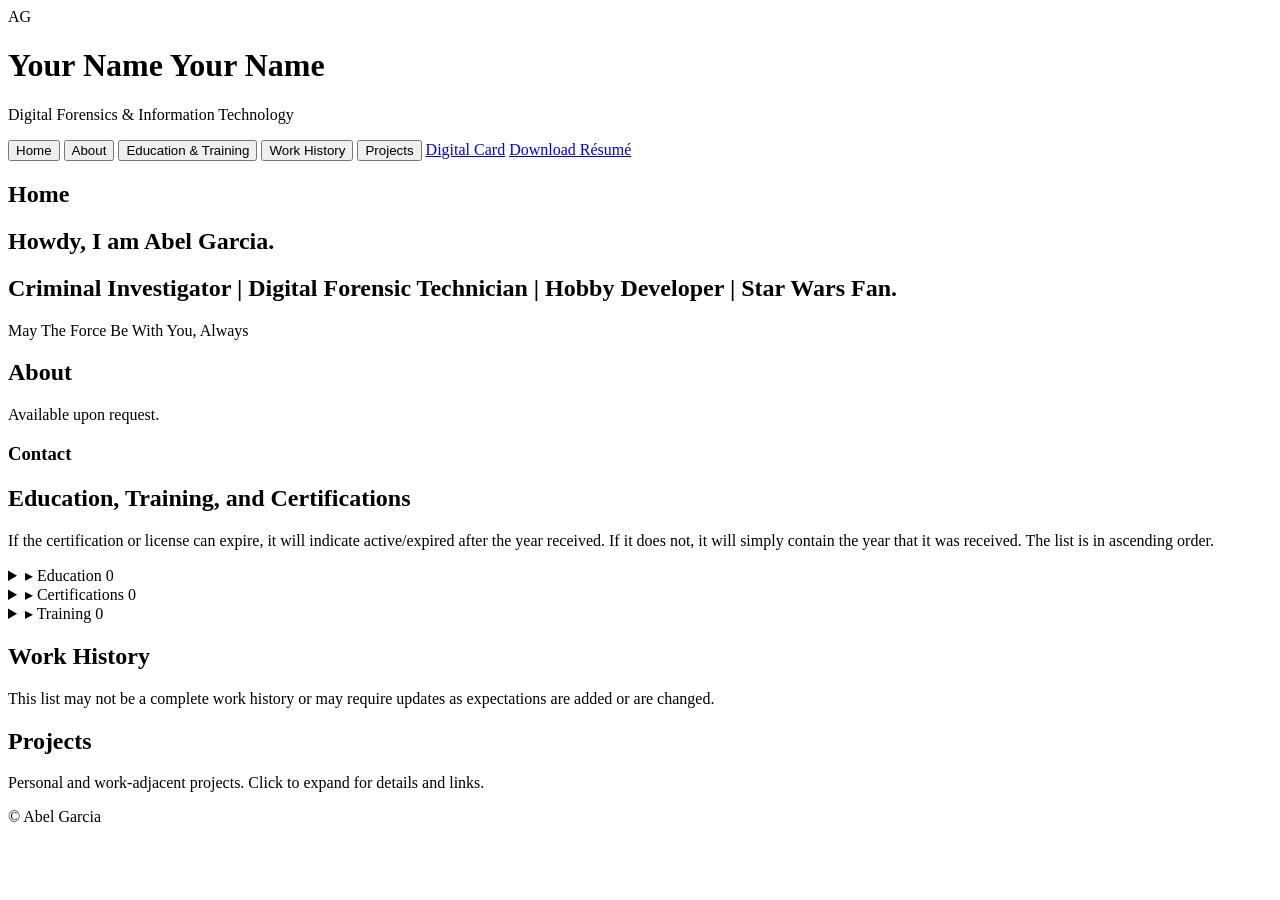
==== index.html @ 20b75f7a "Digital Card" ====
<!doctype html>
<html lang="en">
<head>
  <meta charset="utf-8" />
  <meta name="viewport" content="width=device-width, initial-scale=1" />
  <title>Abel Garcia</title>
  <meta name="description" content="Abel Garcia - Personal Resume Website" />
  <link rel="preconnect" href="https://fonts.googleapis.com">
  <link rel="preconnect" href="https://fonts.gstatic.com" crossorigin>
  <link href="https://fonts.googleapis.com/css2?family=Inter:wght@400;500;600;700&display=swap" rel="stylesheet">
  <link rel="stylesheet" href="style.css" />
</head>
<body>
  <div class="container">
    <!-- Header / Brand + Nav -->
    <header class="card" role="banner">
      <div class="brand">
        <div class="avatar" aria-hidden="true" id="initials">AG</div>
        <div class="title">
          <h1 class="name-stack" aria-label="Your Name">
            <span class="face face-normal" id="name-normal">Your Name</span>
            <span class="face face-aurebesh" id="name-aurebesh" aria-hidden="true">Your Name</span>
          </h1>
          <p><span class="muted" id="tagline">Digital Forensics & Information Technology</span></p>
        </div>
      </div>
      <nav class="nav" aria-label="Primary">
        <button class="tab" data-target="home" aria-current="page">Home</button>
        <button class="tab" data-target="about">About</button>
        <button class="tab" data-target="education">Education & Training</button>
        <button class="tab" data-target="work">Work History</button>
        <button class="tab" data-target="projects">Projects</button>
        <a class="button" href="/card" aria-label="Open digital business card">Digital Card</a>
        <a class="button primary" href="agarcia_resume.pdf" download aria-label="Download resume as PDF">Download Résumé</a>
      </nav>
    </header>

    <main>
      <!-- Home -->
      <section id="home" class="card" aria-labelledby="home-h">
        <div class="hero">
          <h2 id="home-h" class="visually-hidden">Home</h2>
          <h1 id="home-title" class="home-title">Howdy, I am Abel Garcia.</h1>
          <h2 id="home-subtitle" class="home-subtitle">
            Criminal Investigator | Digital Forensic Technician | Hobby Developer | Star Wars Fan.
          </h2>

          <!-- Icons row (same style as other icons, no "Contact" header) -->
          <div class="icons home-icons" id="home-icons" aria-label="Quick contact links"></div>

          <!-- Aurebesh line -->
          <p class="home-aurebesh">May The Force Be With You, Always</p>
        </div>
      </section>

      <!-- About -->
      <section id="about" class="card active" aria-labelledby="about-h">
        <div class="row">
          <div>
            <h2 id="about-h">About</h2>
            <div id="bio"></div>
            <p>
              <span class="pill">Available upon request.</span>
            </p>
          </div>
          <aside>
            <!-- Profile Photo -->
            <figure class="profile-photo" id="profile-photo-wrap" hidden>
              <img id="profile-photo" src="" alt="Portrait" loading="lazy" />
            </figure>

            <!-- Contact Icons -->
            <h3>Contact</h3>
            <div class="icons" id="contact-icons" aria-label="Contact links"></div>
          </aside>
        </div>
      </section>

      <!-- Education / Training / Certs -->
      <section id="education" class="card" aria-labelledby="ed-h">
      <h2 id="ed-h">Education, Training, and Certifications</h2>
      <p class="muted">
        If the certification or license can expire, it will indicate active/expired after the year received.
        If it does not, it will simply contain the year that it was received. The list is in ascending order.
      </p>

      <!-- Collapsible groups -->
      <details class="edugroup" id="group-education">
        <summary>
          <span class="chev" aria-hidden="true">▸</span>
          <span class="label">Education</span>
          <span class="count" id="count-education">0</span>
        </summary>
        <div class="edulist" id="edu-education" aria-live="polite"></div>
      </details>

      <details class="edugroup" id="group-certification">
        <summary>
          <span class="chev" aria-hidden="true">▸</span>
          <span class="label">Certifications</span>
          <span class="count" id="count-certification">0</span>
        </summary>
        <div class="edulist" id="edu-certification" aria-live="polite"></div>
      </details>

      <details class="edugroup" id="group-training">
        <summary>
          <span class="chev" aria-hidden="true">▸</span>
          <span class="label">Training</span>
          <span class="count" id="count-training">0</span>
        </summary>
        <div class="edulist" id="edu-training" aria-live="polite"></div>
      </details>
      </section>

      <!-- Work History -->
      <section id="work" class="card" aria-labelledby="work-h">
        <h2 id="work-h">Work History</h2>
        <p class="muted">This list may not be a complete work history or may require updates as expectations are added or are changed.</p>
        <div class="timeline" id="work-list" aria-live="polite"></div>
      </section>

      <!-- Projects -->
       <section id="projects" class="card" aria-labelledby="projects-h">
        <h2 id="projects-h">Projects</h2>
        <p class="muted">Personal and work-adjacent projects. Click to expand for details and links.</p>
        <div id="projects-list"></div>
      </section>
    </main>

    <footer>
      <span id="copyright">© <span id="year"></span> Abel Garcia</span>
    </footer>
  </div>

  <script src="app.js" defer></script>
</body>
</html>
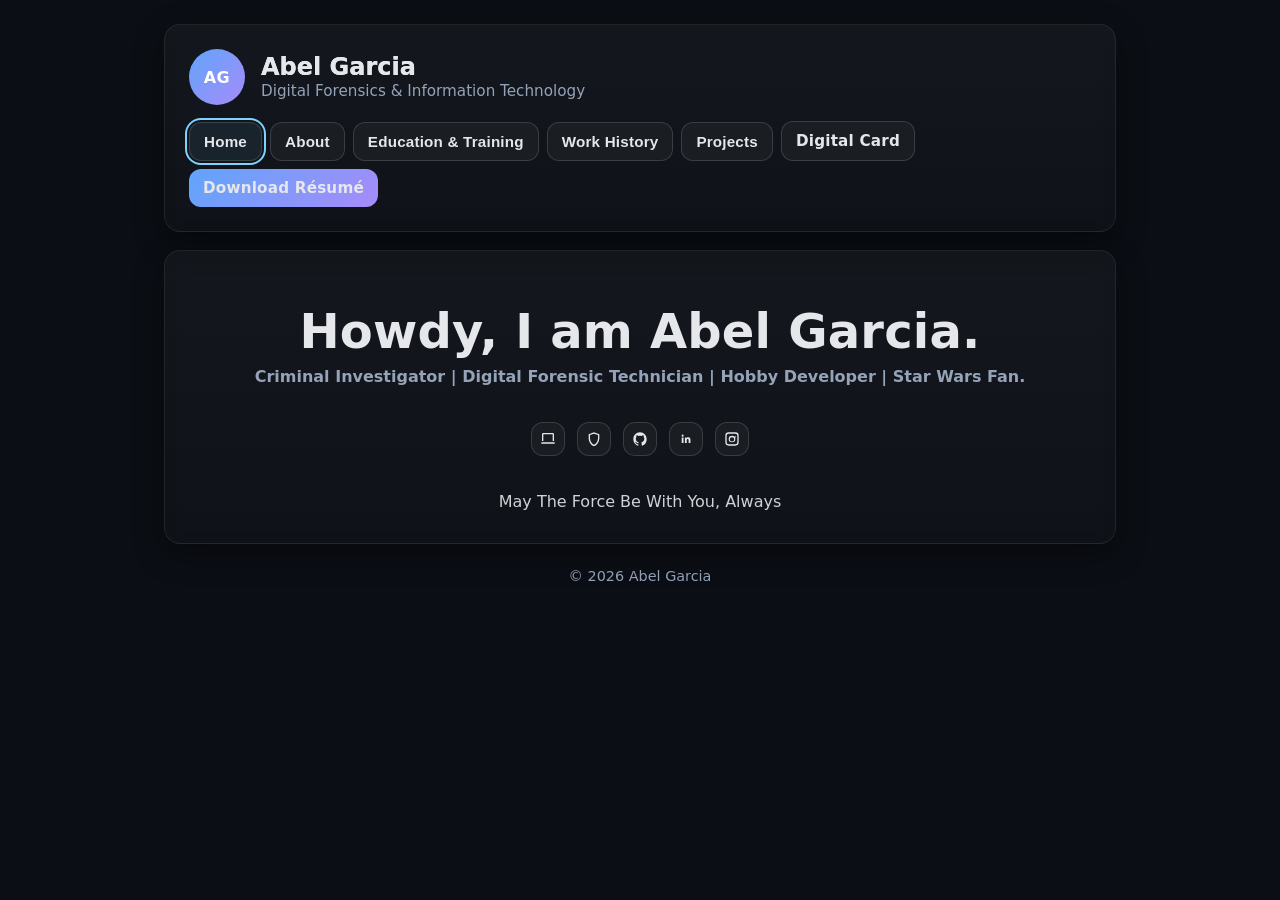
==== commit a9f7cf1e: "Resume Added" ====
--- a/index.html
+++ b/index.html
@@ -31,7 +31,7 @@
         <button class="tab" data-target="work">Work History</button>
         <button class="tab" data-target="projects">Projects</button>
         <a class="button" href="/card" aria-label="Open digital business card">Digital Card</a>
-        <a class="button primary" href="agarcia_resume.pdf" download aria-label="Download resume as PDF">Download Résumé</a>
+        <a class="button primary" href="/assets/ag-resume.pdf" download aria-label="Download resume as PDF">Download Résumé</a>
       </nav>
     </header>
 
--- a/style.css
+++ b/style.css
@@ -0,0 +1,276 @@
+:root {
+  --bg: #0b0e14;
+  --panel: #111520;
+  --muted: #94a3b8;
+  --text: #e5e7eb;
+  --brand: #60a5fa;
+  --brand-2: #a78bfa;
+  --ring: #7dd3fc;
+  --ok: #34d399;
+  --warn: #f59e0b;
+  --shadow: 0 10px 30px rgba(0,0,0,.35);
+  --radius: 16px;
+}
+* { box-sizing: border-box; }
+html, body { height: 100%; }
+body {
+  margin: 0; 
+  font-family: Inter, system-ui, -apple-system, Segoe UI, Roboto, Ubuntu, Cantarell, "Helvetica Neue", Arial, "Noto Sans", "Apple Color Emoji", "Segoe UI Emoji";
+  background: var(--bg);
+  color: var(--text);
+}
+a { color: inherit; }
+.container { max-width: 1000px; margin: 0 auto; padding: 24px; }
+
+.card {
+  background: linear-gradient(180deg, rgba(255,255,255,.04), rgba(255,255,255,.02));
+  border: 1px solid rgba(255,255,255,.08);
+  backdrop-filter: blur(8px);
+  border-radius: var(--radius);
+  box-shadow: var(--shadow);
+}
+header.card { padding: 24px; display: flex; gap: 16px; align-items: center; justify-content: space-between; flex-wrap: wrap; }
+.brand { display: flex; align-items: center; gap: 16px; }
+.avatar { width: 56px; height: 56px; border-radius: 50%; background: linear-gradient(135deg, var(--brand), var(--brand-2)); display: grid; place-items: center; font-weight: 800; color: white; letter-spacing: .5px; }
+.title h1 { margin: 0; font-size: 1.5rem; }
+.title p { margin: 2px 0 0; color: var(--muted); font-size: .95rem; }
+
+.nav { display: flex; gap: 8px; align-items: center; flex-wrap: wrap; }
+.nav button, .nav a.button {
+  appearance: none; border: 1px solid rgba(255,255,255,.14); background: rgba(255,255,255,.04); color: var(--text);
+  padding: 10px 14px; border-radius: 12px; cursor: pointer; font-weight: 600; font-size: 0.95rem; letter-spacing: .2px; text-decoration: none;
+  transition: transform .08s ease, border-color .2s ease, background .2s ease, box-shadow .2s ease;
+}
+.nav button:hover, .nav a.button:hover { border-color: rgba(255,255,255,.28); transform: translateY(-1px); }
+.nav button[aria-current="page"] { outline: 2px solid var(--ring); outline-offset: 2px; background: rgba(125, 211, 252, .08); }
+.nav a.button.primary { background: linear-gradient(135deg, var(--brand), var(--brand-2)); border: none; }
+
+main { margin-top: 18px; }
+section.card { padding: 24px; display: none; }
+section.card.active { display: block; }
+
+.row { display: grid; grid-template-columns: 1fr; gap: 18px; }
+@media (min-width: 860px) { .row { grid-template-columns: 1.1fr .9fr; } }
+
+.muted { color: var(--muted); }
+.pill { font-size: .8rem; padding: 4px 10px; border-radius: 999px; background: rgba(255,255,255,.06); border: 1px solid rgba(255,255,255,.1); }
+.icons { display: flex; gap: 10px; align-items: center; }
+.icons a { display: inline-flex; padding: 8px; border-radius: 12px; border: 1px solid rgba(255,255,255,.14); background: rgba(255,255,255,.04); }
+.icons a:hover { border-color: rgba(255,255,255,.28); transform: translateY(-1px); }
+
+.edulist { display: grid; grid-template-columns: 1fr; gap: 12px; }
+.edu { display: grid; grid-template-columns: 60px 1fr; gap: 14px; align-items: center; padding: 10px; border-radius: 12px; border: 1px solid rgba(255,255,255,.08); background: rgba(255,255,255,.03); }
+.edu img { width: 60px; height: 60px; object-fit: contain; border-radius: 10px; background: transparent; }
+.edu h4 { margin: 0; }
+.edu p { margin: 4px 0 0; color: var(--muted); }
+.edugroup {
+  margin-top: 18px;
+  border: 1px solid rgba(255,255,255,.08);
+  border-radius: 12px;
+  background: rgba(255,255,255,.03);
+  overflow: hidden;
+}
+
+.edugroup + .edugroup { margin-top: 14px; }
+
+.edugroup summary {
+  list-style: none; /* hides default marker in some browsers */
+  display: flex;
+  align-items: center;
+  gap: 10px;
+  justify-content: space-between;
+  padding: 12px 14px;
+  cursor: pointer;
+  user-select: none;
+  font-weight: 600;
+}
+
+/* Hide native marker consistently */
+.edugroup summary::-webkit-details-marker { display: none; }
+
+/* Left side of summary: caret + label */
+.edugroup summary .label {
+  flex: 1;
+}
+
+/* Count pill on the right */
+.edugroup summary .count {
+  font-size: .8rem;
+  padding: 2px 10px;
+  border-radius: 999px;
+  background: rgba(255,255,255,.06);
+  border: 1px solid rgba(255,255,255,.1);
+  color: var(--muted);
+}
+
+/* Custom caret */
+.edugroup summary .chev {
+  transition: transform .15s ease;
+  width: 18px;
+  text-align: center;
+  opacity: .9;
+}
+
+.edugroup[open] summary .chev {
+  transform: rotate(90deg);
+}
+
+/* Inner list spacing */
+.edugroup .edulist {
+  padding: 12px;
+}
+
+.timeline { position: relative; margin: 8px 0 0; }
+.timeline::before { content: ""; position: absolute; left: 14px; top: 0; bottom: 0; width: 2px; background: rgba(255,255,255,.12); }
+.job { position: relative; margin-left: 38px; padding: 12px 12px 12px 14px; border-radius: 12px; border: 1px solid rgba(255,255,255,.08); background: rgba(255,255,255,.03); margin-bottom: 12px; }
+.job::before { content: ""; position: absolute; left: -26px; top: 14px; width: 12px; height: 12px; border-radius: 50%; background: linear-gradient(135deg, var(--brand), var(--brand-2)); box-shadow: 0 0 0 3px rgba(99,102,241,.25); }
+.job h4 { margin: 0; font-size: 1rem; }
+.job .meta { margin-top: 4px; font-size: .9rem; color: var(--muted); }
+.job p { margin: 8px 0 0; }
+
+footer { text-align: center; color: var(--muted); margin: 24px 0 12px; font-size: .9rem; }
+.visually-hidden { position: absolute !important; height: 1px; width: 1px; overflow: hidden; clip: rect(1px, 1px, 1px, 1px); white-space: nowrap; }
+
+/* Project content area spacing */
+.proj-body { padding: 12px; }
+.proj-body p { margin: 0 0 8px; }
+.proj-img {
+  margin: 12px 0;
+  text-align: center;
+}
+.proj-img img {
+  width: auto;
+  max-width: 100%;
+  max-height: 280px;
+  border-radius: 12px;
+  box-shadow: 0 4px 12px rgba(0,0,0,.4);
+  object-fit: contain;
+}
+.proj-link {
+  display: inline-flex;
+  align-items: center;
+  gap: 6px;
+  font-weight: 600;
+  text-decoration: none;
+  border: 1px solid rgba(255,255,255,.14);
+  background: rgba(255,255,255,.04);
+  padding: 8px 10px;
+  border-radius: 10px;
+}
+.proj-link:hover { border-color: rgba(255,255,255,.28); transform: translateY(-1px); }
+
+/* Load Aurebesh */
+@font-face {
+  font-family: 'Aurebesh';
+  src:
+    url('assets/fonts/Aurebesh.woff2') format('woff2'),
+    url('assets/fonts/Aurebesh.woff') format('woff'),
+    url('assets/fonts/Aurebesh.otf') format('opentype');
+  font-weight: 400;
+  font-style: normal;
+  font-display: swap;
+}
+
+/* Name crossfade stack */
+.name-stack {
+  position: relative;
+  display: inline-block;
+  line-height: 1.1;
+}
+
+.name-stack .face {
+  display: inline-block;
+  transition: opacity .3s ease;
+  white-space: nowrap;
+}
+
+.name-stack .face-normal {
+  /* stays in normal flow to determine size */
+  position: relative;
+  font-family: Inter, system-ui, -apple-system, Segoe UI, Roboto, Ubuntu, Cantarell, "Helvetica Neue", Arial;
+}
+
+.name-stack .face-aurebesh {
+  position: absolute;
+  inset: 0;              /* overlay the normal face */
+  font-family: 'Aurebesh', Inter, system-ui, -apple-system, Segoe UI, Roboto, Ubuntu, Cantarell, "Helvetica Neue", Arial;
+}
+
+/* Animations (unchanged) */
+@keyframes fontSwapOut {
+  0%, 35% { opacity: 1; }
+  45%, 85% { opacity: 0; }
+  100% { opacity: 1; }
+}
+@keyframes fontSwapIn {
+  0%, 35% { opacity: 0; }
+  45%, 85% { opacity: 1; }
+  100% { opacity: 0; }
+}
+.name-stack .face-normal   { animation: fontSwapOut 10s ease-in-out infinite; }
+.name-stack .face-aurebesh { animation: fontSwapIn  10s ease-in-out infinite; }
+
+.name-stack:hover .face-normal,
+.name-stack:hover .face-aurebesh { animation-play-state: paused; }
+
+@media (prefers-reduced-motion: reduce) {
+  .name-stack .face-normal,
+  .name-stack .face-aurebesh { animation: none; }
+  .name-stack .face-aurebesh { opacity: 0; }
+}
+
+.profile-photo {
+  margin: 0 0 12px 0;
+  border-radius: 12px;
+  border: 1px solid rgba(255,255,255,.08);
+  background: rgba(255,255,255,.03);
+  overflow: hidden;
+  box-shadow: var(--shadow);
+}
+
+/* Keep a nice portrait shape; adjust ratio if you like */
+.profile-photo img {
+  display: block;
+  width: 100%;
+  height: auto;
+  max-height: 400px;
+  aspect-ratio: 4 / 5;      /* common portrait ratio */
+  object-fit: cover;        /* fills the frame, trims edges if needed */
+  background: rgba(255,255,255,.02);
+}
+
+.hero {
+  text-align: center;
+  padding: 28px 8px 8px;
+}
+
+.home-title {
+  margin: 0 0 8px;
+  font-size: 3rem;
+  font-weight: 800;
+  letter-spacing: .2px;
+}
+
+.home-subtitle {
+  margin: 0 0 36px;
+  font-size: 1rem;
+  font-weight: 600;
+  color: var(--muted);
+}
+
+/* Make the icon row match the subtitle height */
+.home-icons {
+  justify-content: center;
+  gap: 12px;
+  margin-bottom: 36px;
+  font-size: 1rem;   /* icon size ties to subtitle size */
+}
+.home-icons svg { width: 1em; height: 1em; }
+
+/* Aurebesh line */
+.home-aurebesh {
+  margin: 6px 0 0;
+  font-family: 'Aurebesh', Inter, system-ui, -apple-system, Segoe UI, Roboto, Ubuntu, Cantarell, "Helvetica Neue", Arial;
+  font-size: 1rem;
+  opacity: .9;
+}
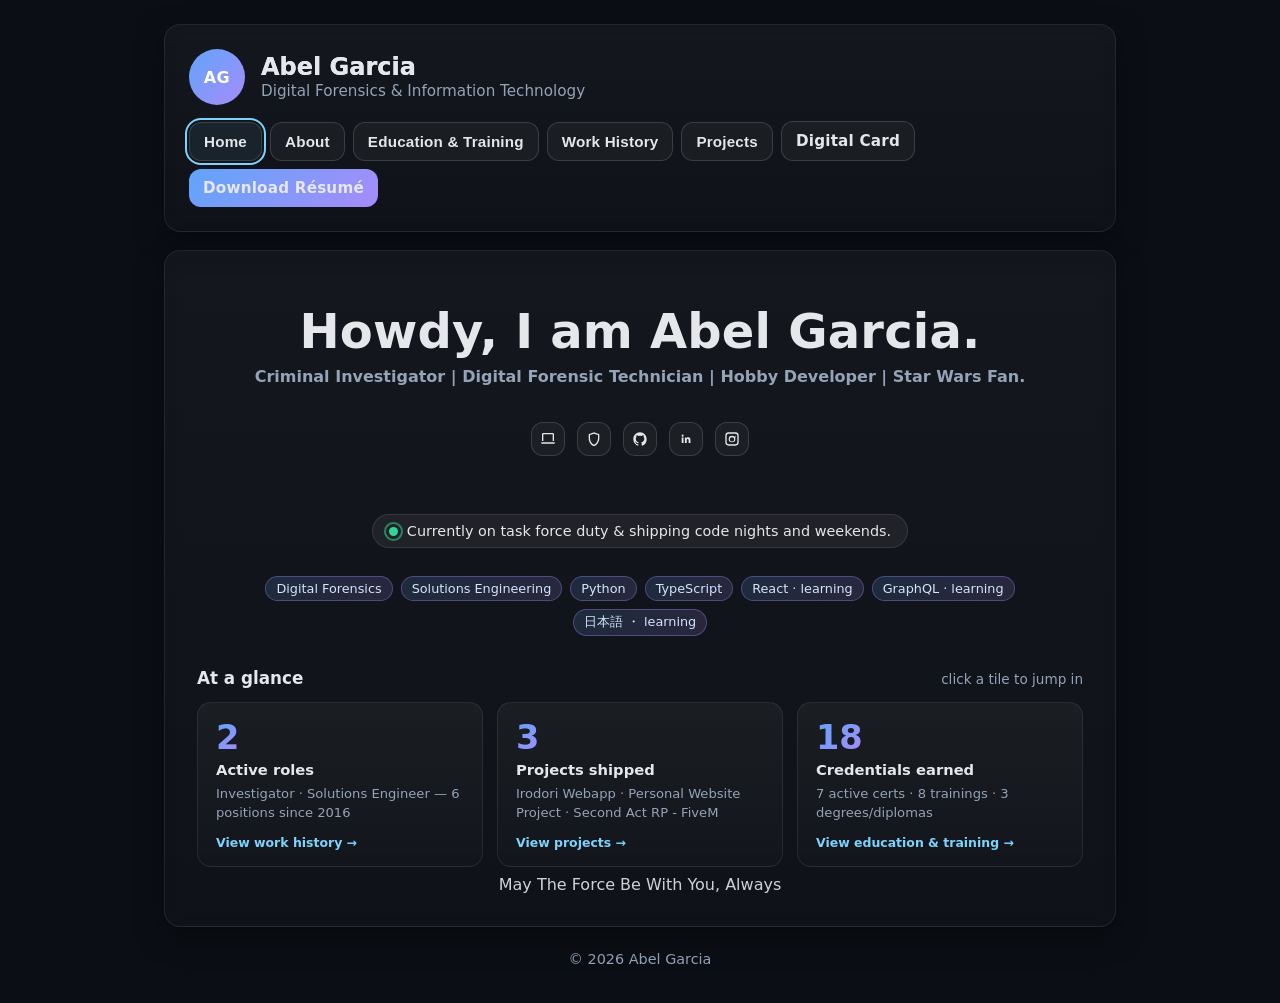
==== commit b7bcc33f: "Update to frontpage." ====
--- a/index.html
+++ b/index.html
@@ -48,6 +48,22 @@
           <!-- Icons row (same style as other icons, no "Contact" header) -->
           <div class="icons home-icons" id="home-icons" aria-label="Quick contact links"></div>
 
+          <!-- Live status pill -->
+          <p class="pill status-pill" id="status-pill" hidden>
+            <span class="dot-pulse" aria-hidden="true"></span>
+            <span id="status-text"></span>
+          </p>
+
+          <!-- Focus / skill chips -->
+          <div class="chip-row" id="focus-chips" aria-label="Focus areas and stack"></div>
+
+          <!-- At-a-glance tiles -->
+          <div class="glance-head">
+            <h3 id="glance-h">At a glance</h3>
+            <span class="muted glance-hint">click a tile to jump in</span>
+          </div>
+          <div class="glance" id="glance-tiles" aria-label="Quick stats"></div>
+
           <!-- Aurebesh line -->
           <p class="home-aurebesh">May The Force Be With You, Always</p>
         </div>
@@ -68,6 +84,13 @@
             <figure class="profile-photo" id="profile-photo-wrap" hidden>
               <img id="profile-photo" src="" alt="Portrait" loading="lazy" />
             </figure>
+
+            <!-- Languages -->
+            <h3>Languages</h3>
+            <div class="pill-list" id="languages" aria-label="Languages spoken">
+              <span class="pill">English: Native</span>
+              <span class="pill">日本語: Learning</span>
+            </div>
 
             <!-- Contact Icons -->
             <h3>Contact</h3>
--- a/style.css
+++ b/style.css
@@ -54,6 +54,7 @@
 
 .muted { color: var(--muted); }
 .pill { font-size: .8rem; padding: 4px 10px; border-radius: 999px; background: rgba(255,255,255,.06); border: 1px solid rgba(255,255,255,.1); }
+.pill-list { display: flex; flex-wrap: wrap; gap: 8px; margin-bottom: 4px; }
 .icons { display: flex; gap: 10px; align-items: center; }
 .icons a { display: inline-flex; padding: 8px; border-radius: 12px; border: 1px solid rgba(255,255,255,.14); background: rgba(255,255,255,.04); }
 .icons a:hover { border-color: rgba(255,255,255,.28); transform: translateY(-1px); }
@@ -274,3 +275,117 @@
   font-size: 1rem;
   opacity: .9;
 }
+
+/* ---------- Home: live status pill ---------- */
+.status-pill {
+  display: inline-flex;
+  align-items: center;
+  gap: 9px;
+  margin: 22px 0 28px;
+  padding: 8px 16px;
+  font-size: .9rem;
+  font-weight: 500;
+  color: var(--text);
+}
+.dot-pulse {
+  position: relative;
+  width: 9px;
+  height: 9px;
+  border-radius: 50%;
+  background: var(--ok);
+  flex: none;
+}
+.dot-pulse::after {
+  content: "";
+  position: absolute;
+  inset: -5px;
+  border-radius: 50%;
+  border: 2px solid var(--ok);
+  opacity: .55;
+  animation: pulse 2.2s ease-out infinite;
+}
+@keyframes pulse {
+  0% { transform: scale(.6); opacity: .55; }
+  100% { transform: scale(1.8); opacity: 0; }
+}
+@media (prefers-reduced-motion: reduce) {
+  .dot-pulse::after { animation: none; display: none; }
+}
+
+/* ---------- Home: focus / skill chips ---------- */
+.chip-row {
+  display: flex;
+  flex-wrap: wrap;
+  gap: 8px;
+  justify-content: center;
+  margin: 0 0 32px;
+}
+.chip-row .pill.accent {
+  background: linear-gradient(135deg, rgba(96,165,250,.16), rgba(167,139,250,.16));
+  border-color: rgba(167,139,250,.35);
+  color: #d6e4ff;
+}
+
+/* ---------- Home: at-a-glance tiles ---------- */
+.glance-head {
+  display: flex;
+  align-items: baseline;
+  justify-content: space-between;
+  margin: 8px 0 14px;
+  flex-wrap: wrap;
+  gap: 8px;
+  text-align: left;
+}
+.glance-head h3 { margin: 0; font-size: 1.05rem; }
+.glance-hint { font-size: .85rem; }
+.glance {
+  display: grid;
+  grid-template-columns: repeat(3, 1fr);
+  gap: 14px;
+  margin-bottom: 8px;
+}
+@media (max-width: 760px) {
+  .glance { grid-template-columns: 1fr; }
+}
+.tile {
+  text-align: left;
+  appearance: none;
+  cursor: pointer;
+  color: var(--text);
+  background: linear-gradient(180deg, rgba(255,255,255,.045), rgba(255,255,255,.015));
+  border: 1px solid rgba(255,255,255,.08);
+  border-radius: 14px;
+  padding: 18px 18px 16px;
+  display: flex;
+  flex-direction: column;
+  gap: 6px;
+  font-family: inherit;
+  transition: transform .12s ease, border-color .2s ease, box-shadow .2s ease;
+}
+.tile:hover, .tile:focus-visible {
+  transform: translateY(-2px);
+  border-color: rgba(255,255,255,.22);
+  box-shadow: 0 14px 28px rgba(0,0,0,.3);
+}
+.tile .num {
+  font-size: 2.1rem;
+  font-weight: 800;
+  line-height: 1;
+  background: linear-gradient(135deg, var(--brand), var(--brand-2));
+  -webkit-background-clip: text;
+  background-clip: text;
+  color: transparent;
+  font-variant-numeric: tabular-nums;
+}
+.tile .label { font-weight: 600; font-size: .92rem; }
+.tile .sub { color: var(--muted); font-size: .82rem; line-height: 1.5; }
+.tile .go {
+  margin-top: 6px;
+  font-size: .78rem;
+  font-weight: 600;
+  color: var(--ring);
+  display: inline-flex;
+  align-items: center;
+  gap: 4px;
+}
+.tile:hover .go, .tile:focus-visible .go { text-decoration: underline; }
